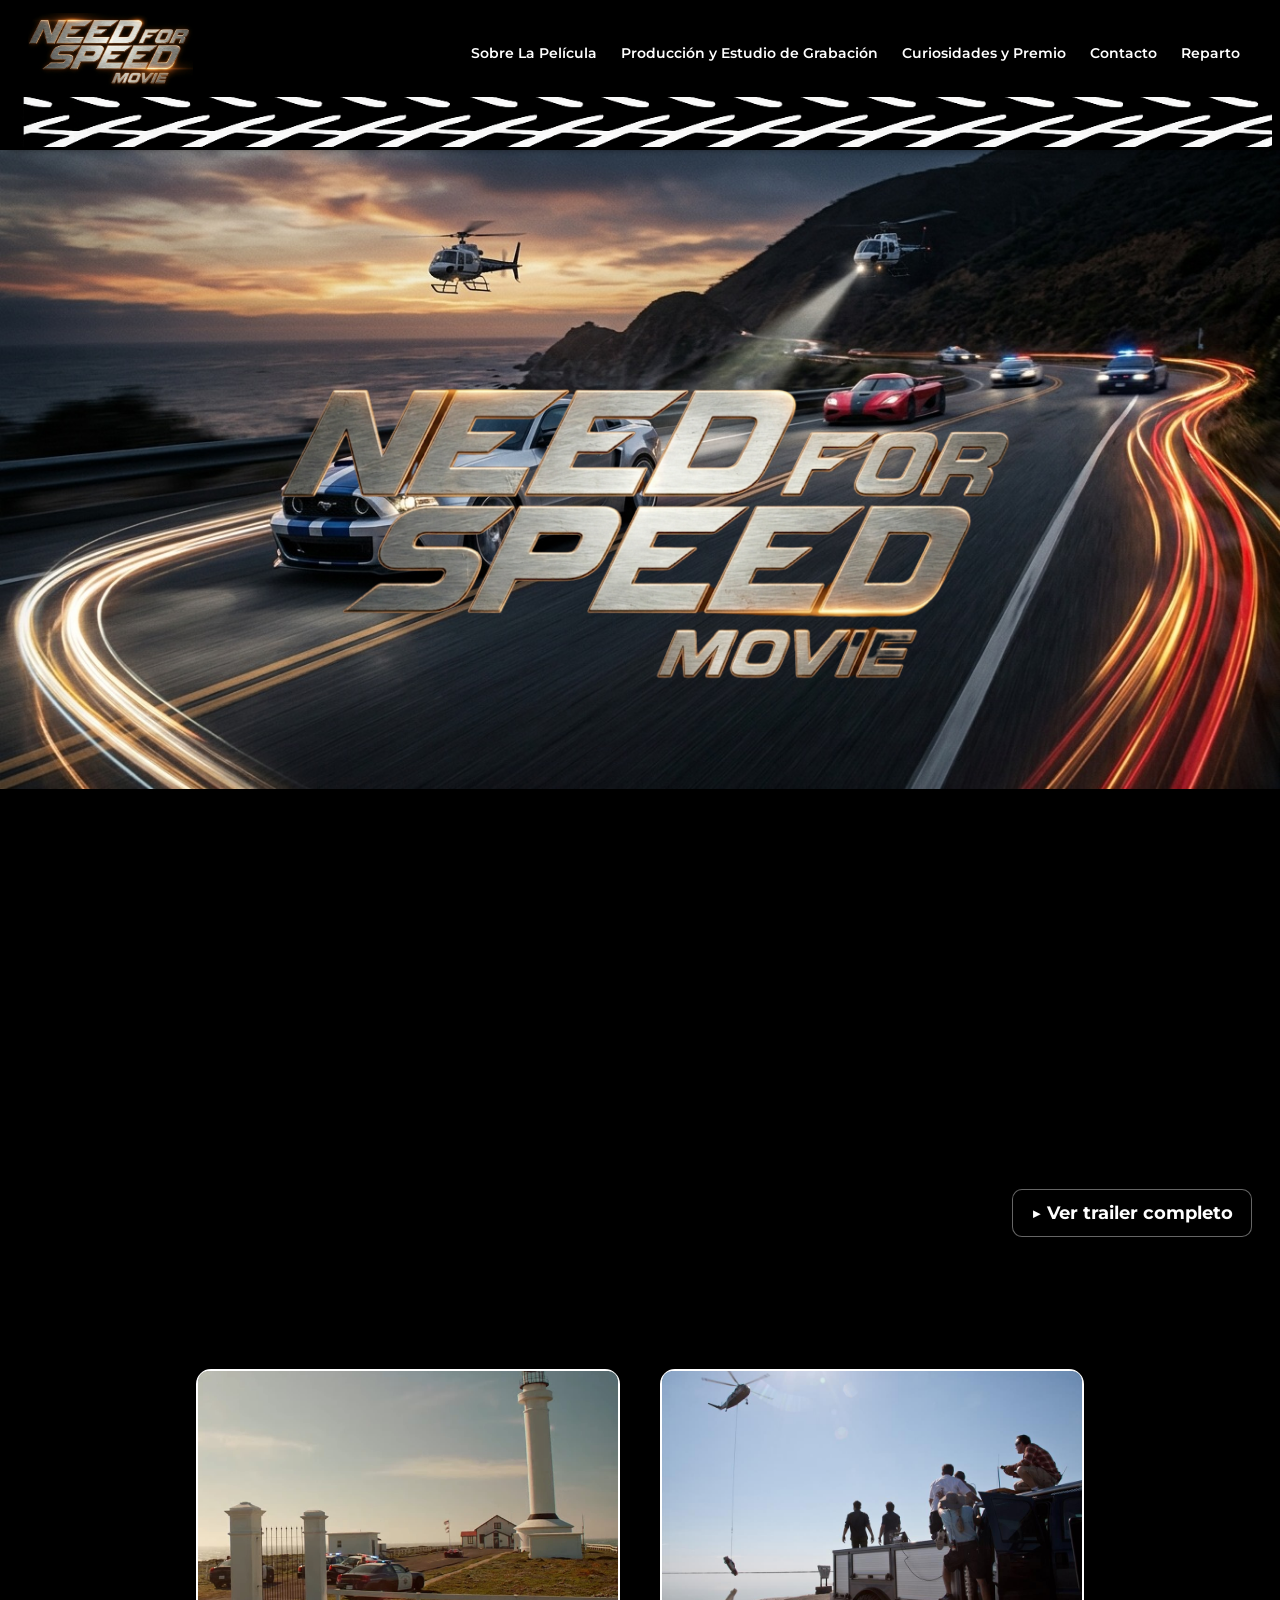
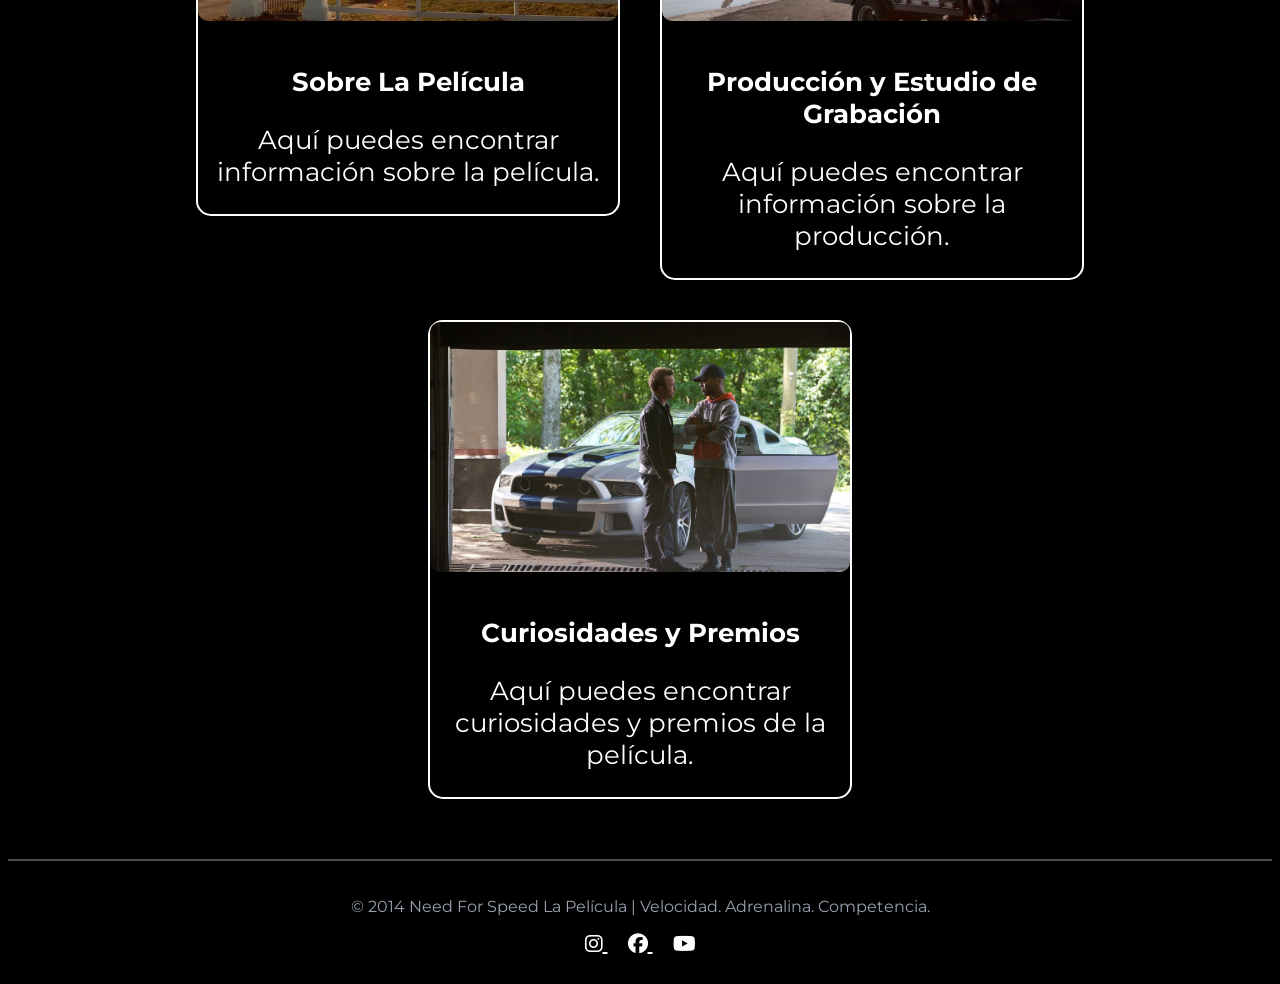
==== index.html @ e3beb578 "Need For Speed The Movie" ====
<!DOCTYPE html>
<html lang="es">
<head>
    <meta charset="UTF-8">
    <meta name="viewport" content="width=device-width, initial-scale=1.0">
    <link rel="stylesheet" href = "Styles/general.css">
    <link rel="stylesheet" href="https://cdnjs.cloudflare.com/ajax/libs/font-awesome/6.5.0/css/all.min.css">
    <title>🚗 Need For Speed La Pelicula</title>
</head>
<body>

<header class = "header-para-logo">
    <a href="/index.html">
    <img src = "images/image header/logo need for speed.png" alt = "Logo de Need For Speed" class = "logo">
</a>
    <nav>
        <ul>
            <li><a href="/sobre.html">Sobre La Película</a></li>
            <li><a href="/produccion.html">Producción y Estudio de Grabación</a></li>
            <li><a href="/curiosidades.html">Curiosidades y Premio</a></li>
            <li><a href="/contacto.html">Contacto</a></li>
            <li><a href="/reparto.html">Reparto</a></li>
        </ul>
       
    </nav>
    
</header>


 <img src = "images/image header/fondo_nav4.png" alt = "Fondo debajo de navegacion" class = "fondo_nav">
<main>
     
  <section class="logo-medio-pagina">
    <img src="images/image header/logo need for speed 2.png" 
         alt="Logo de Need For Speed" 
         class="logo-centro">
    
     
</section>

<div class="video-fondo">

  <video autoplay muted loop playsinline class="video-bg">
    <source src="videos/fondo2.mp4" type="video/mp4">
    Tu navegador no soporta videos HTML5.
  </video>

  <a href="trailer.html" class="trailer-link">
    ▶ Ver trailer completo
  </a>

  <section class="cards">

    <a href="/sobre.html" target="_self" class="card-link">
      <div class="card">
        <img src="images/image/localizacion2.jpg" alt="Imagen de Fondo 1" class="card-image">
        <h3 class="card-title">Sobre La Película</h3>
        <p class="card-text">Aquí puedes encontrar información sobre la película.</p>
      </div>
    </a>

    <a href="/produccion.html" target="_self" class="card-link">
      <div class="card">
        <img src="images/image/Produccion1.jpg" alt="Imagen de Fondo 2" class="card-image">
        <h3 class="card-title">Producción y Estudio de Grabación</h3>
        <p class="card-text">Aquí puedes encontrar información sobre la producción.</p>
      </div>
    </a>

    <a href="/curiosidades.html" target="_self" class="card-link">
      <div class="card">
        <img src="images/image/sinopsis5.jpg" alt="Imagen de Fondo 3" class="card-image">
        <h3 class="card-title">Curiosidades y Premios</h3>
        <p class="card-text">Aquí puedes encontrar curiosidades y premios de la película.</p>
      </div>
    </a>

  </section>

</div>
</main>


<footer>
   
  <p class = "parte_abajo"> © 2014 Need For Speed La Película | Velocidad. Adrenalina. Competencia.</p>

  <div class="redes">
    <a href="https://instagram.com" target="_blank">
      <i class="fab fa-instagram"></i>
    </a>

    <a href="https://facebook.com" target="_blank">
      <i class="fab fa-facebook"></i>
    </a>

    <a href="https://youtube.com" target="_blank">
      <i class="fab fa-youtube"></i>
    </a>
  </div>

</footer>

</body>
</html>
---- Styles/general.css ----
@import url('https://fonts.googleapis.com/css2?family=Montserrat:wght@100;300;400;500;700&display=swap');


body {
    background-image: url("/images/image/Need_For_Speed.jpg"); 
    background-size: contain;  
    background-repeat: no-repeat;
    background-position: center 150px;
    min-height: 100vh;
    font-family: 'Montserrat', sans-serif;
    font-weight: 400;
        background-color: black;

}

header {
    background-color: black;
      position: relative;
    z-index: 1000;
}

.header-para-logo {
    display: flex;
    align-items: center;
    justify-content: space-between;
    padding: 5px 20px;
    background-color: black;
}

.logo {
    height: 75px;
    transition: 0.3s;
    background-color: black;
}

.logo:hover {
    transform: scale(1.1);
}

nav {
    background-color: black;
}

ul {
    list-style: none;
    display: flex;
    justify-content: center;
    padding: 5px 0;
}

li {
    margin: 0;
}

nav a {
    text-decoration: none;
    color: white;
    padding: 8px 12px;
    font-size: 14px;
    font-family: 'Montserrat', sans-serif;
    transition: 0.3s;
    font-weight:600;
}


nav a:hover {
    color: skyblue;
}

.fondo_nav {
    display: block;
    width: 100%;
    height: 50px;
    object-fit: cover;
    filter: drop-shadow(0 0 5px black);
    background-color: black;
}


main {    
    text-align: center;
    margin-top: 0;
}


.titulo {
    font-size: 50px;
    color: white;
}

.logo-centro {
    width: 1000px;
    margin-bottom: 2px; 
}

.cards {
     display: flex;
    justify-content: center;
    gap: 40px;
    padding: 200px 20px 60px 20px; 
    flex-wrap: wrap;
    position: relative;
    z-index: 1;
    
}
.card {
    background: rgba(0, 0, 0, 0.65); /* negro con 65% de opacidad */

    backdrop-filter: blur(5px);

    border-radius: 15px;
    width: 420px;

    text-align: center;

    border: 2px solid white;

    box-shadow: 0 10px 25px rgba(0,0,0,0.4);
    transition: 0.3s;
}

.card:hover {
    transform: translateY(-10px);
     
}

.card-image {
 width: 100%;
    height: 250px; 
    object-fit: cover; 
    border-radius: 10px;
    margin-bottom: 15px;
    
}
.card-text{
    font-size: 26px;
    color: white;
}

.card-title {
    font-size: 26px;
    color: white;
     
}
.card-p {
    font-size: 14px;
    color: white;
    
}

footer {
    background-color: black;
    color: white;
    text-align: center;
    padding: 20px;
    border-top: 2px solid rgba(255,255,255,0.3);
}

.redes {
    margin-top: 10px;
}

.redes a {
    color: white;
    margin: 0 10px;
    font-size: 20px;
    transition: 0.3s;
}

.redes a:hover {
    color: skyblue;
    transform: scale(1.2);
}

.card-link {
    text-decoration: none;
    color: inherit; 
}
.logo-medio-pagina {
  display: flex;
    flex-direction: column;
    align-items: center;
    justify-content: center;
    min-height: 90vh;
    padding-top: 20px;
    transform: translateY(-150px);
      position: relative;
    z-index: 1;
}

.parte_abajo {
    color: #99a1af;
}

.video-fondo{
    position: relative;
    overflow: hidden;
    min-height: 100vh;
}

.video-bg{
    position: absolute;
    top: 0;
    left: 0;
    width: 100%;
    height: 90%;
    object-fit: cover;
    z-index: -1;
}

.trailer-link{
    position: absolute;
    top: 20px;
    right: 20px;

    z-index: 10;

    color: white;
    text-decoration: none;
    font-size: 18px;
    font-weight: bold;

    background: rgba(0,0,0,0.6);
    padding: 12px 18px;
    border-radius: 10px;

    border: 1px solid rgba(255,255,255,0.4);

    transition: all 0.3s ease;
}

.trailer-link:hover{
    color: skyblue;
    background: rgba(0,0,0,0.8);
    transform: scale(1.05);
}
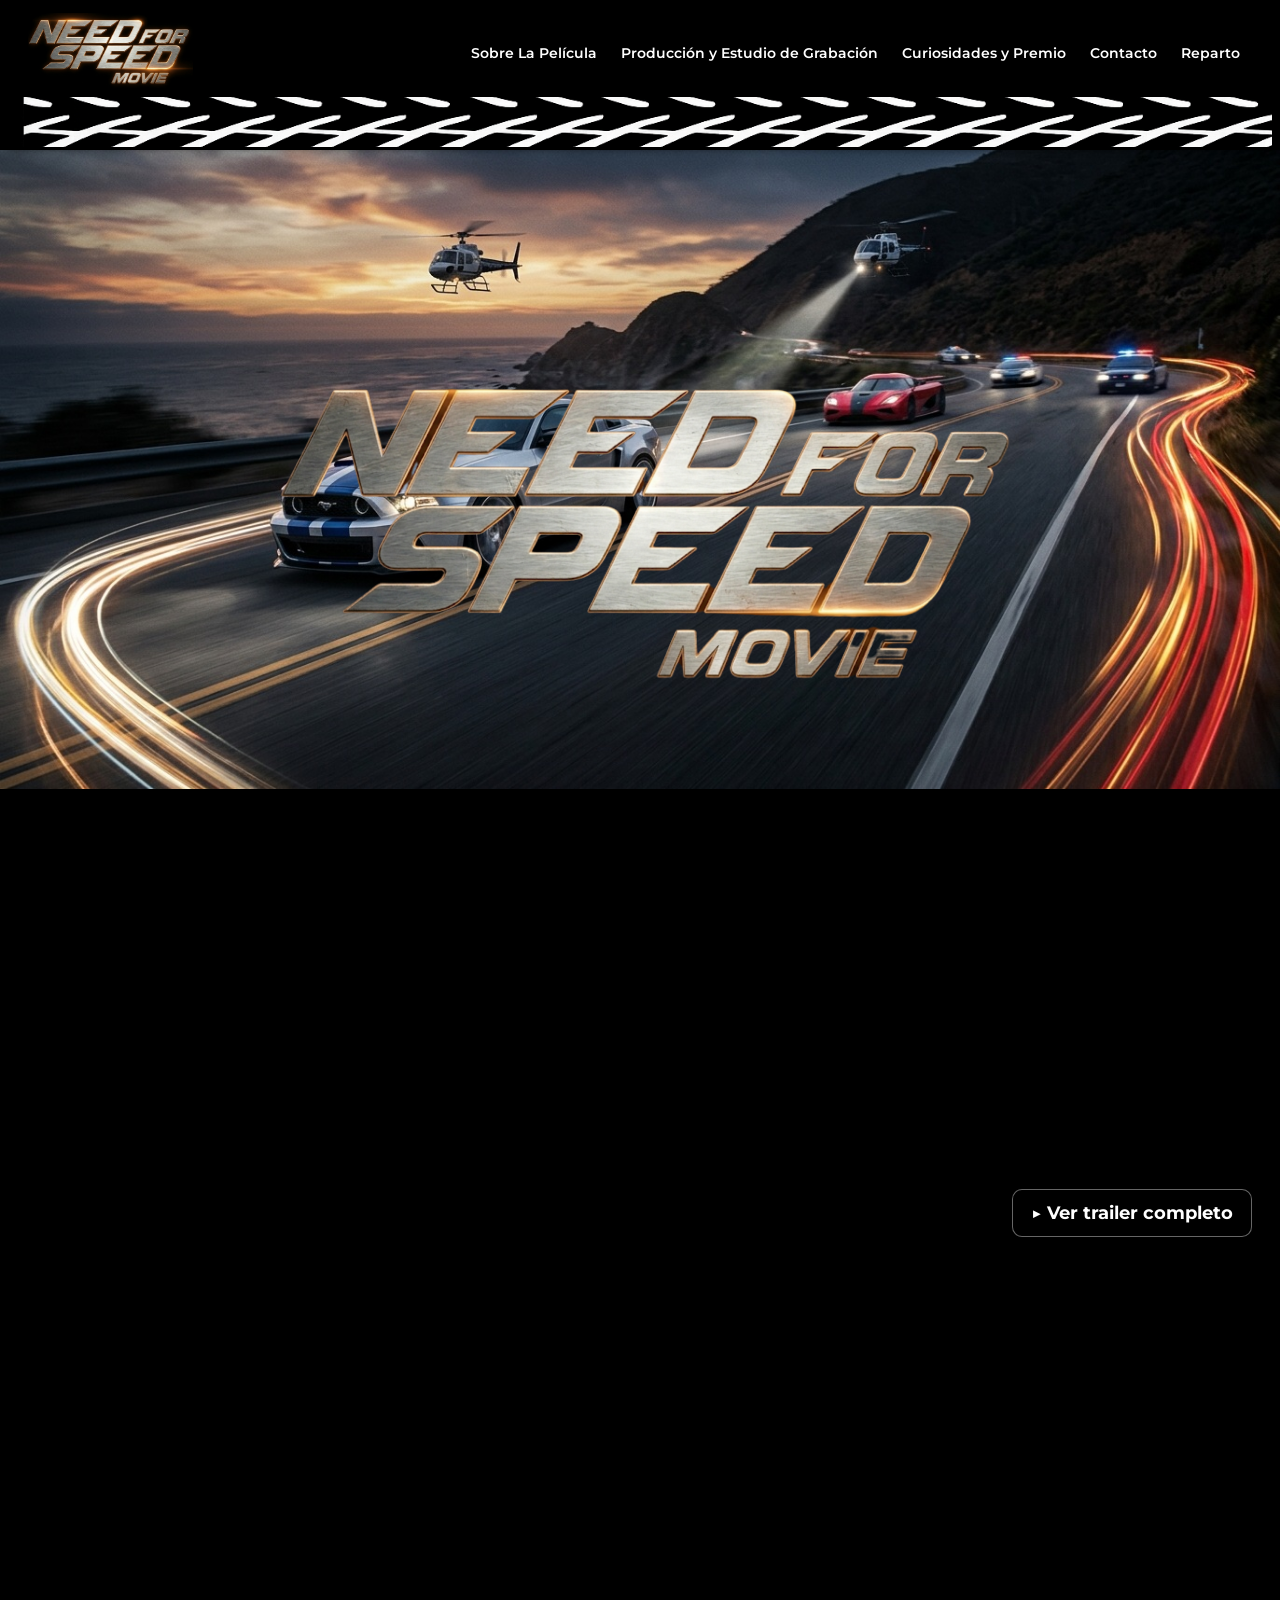
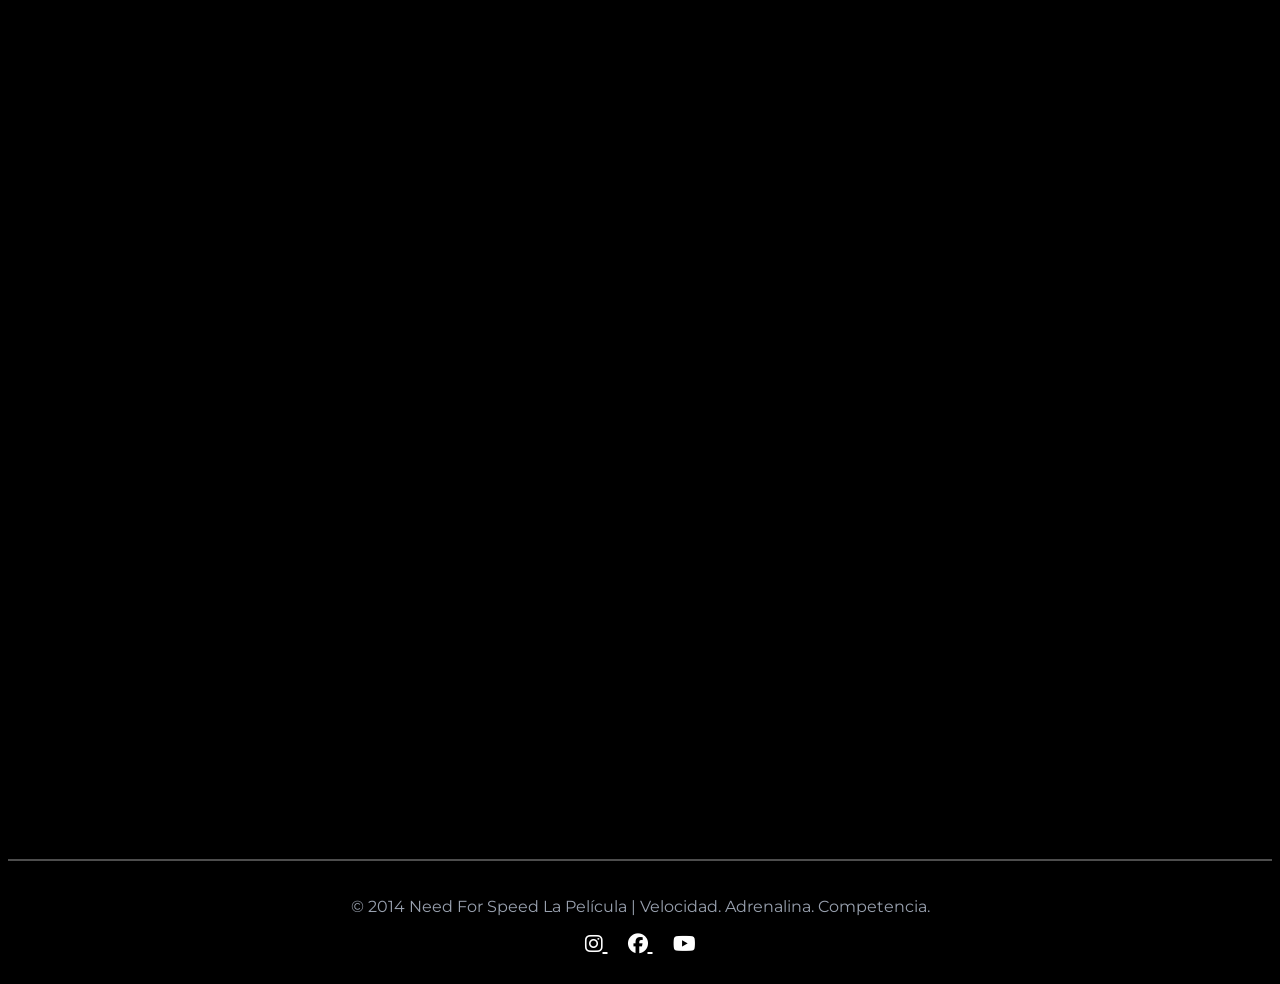
==== commit 7e3f90e4: "Merge branch 'main' of https://github.com/MaxiVeglia/Need-For-Speed-The-Movie-Web" ====
--- a/index.html
+++ b/index.html
@@ -10,16 +10,16 @@
 <body>
 
 <header class = "header-para-logo">
-    <a href="/index.html">
+    <a href="index.html">
     <img src = "images/image header/logo need for speed.png" alt = "Logo de Need For Speed" class = "logo">
 </a>
     <nav>
         <ul>
-            <li><a href="/sobre.html">Sobre La Película</a></li>
-            <li><a href="/produccion.html">Producción y Estudio de Grabación</a></li>
-            <li><a href="/curiosidades.html">Curiosidades y Premio</a></li>
-            <li><a href="/contacto.html">Contacto</a></li>
-            <li><a href="/reparto.html">Reparto</a></li>
+            <li><a href="sobre.html">Sobre La Película</a></li>
+            <li><a href="produccion.html">Producción y Estudio de Grabación</a></li>
+            <li><a href="curiosidades.html">Curiosidades y Premio</a></li>
+            <li><a href="contacto.html">Contacto</a></li>
+            <li><a href="reparto.html">Reparto</a></li>
         </ul>
        
     </nav>
@@ -51,7 +51,7 @@
 
   <section class="cards">
 
-    <a href="/sobre.html" target="_self" class="card-link">
+    <a href="sobre.html" target="_self" class="card-link">
       <div class="card">
         <img src="images/image/localizacion2.jpg" alt="Imagen de Fondo 1" class="card-image">
         <h3 class="card-title">Sobre La Película</h3>
@@ -59,7 +59,7 @@
       </div>
     </a>
 
-    <a href="/produccion.html" target="_self" class="card-link">
+    <a href="produccion.html" target="_self" class="card-link">
       <div class="card">
         <img src="images/image/Produccion1.jpg" alt="Imagen de Fondo 2" class="card-image">
         <h3 class="card-title">Producción y Estudio de Grabación</h3>
@@ -67,7 +67,7 @@
       </div>
     </a>
 
-    <a href="/curiosidades.html" target="_self" class="card-link">
+    <a href="curiosidades.html" target="_self" class="card-link">
       <div class="card">
         <img src="images/image/sinopsis5.jpg" alt="Imagen de Fondo 3" class="card-image">
         <h3 class="card-title">Curiosidades y Premios</h3>
@@ -102,4 +102,4 @@
 </footer>
 
 </body>
-</html>+</html>
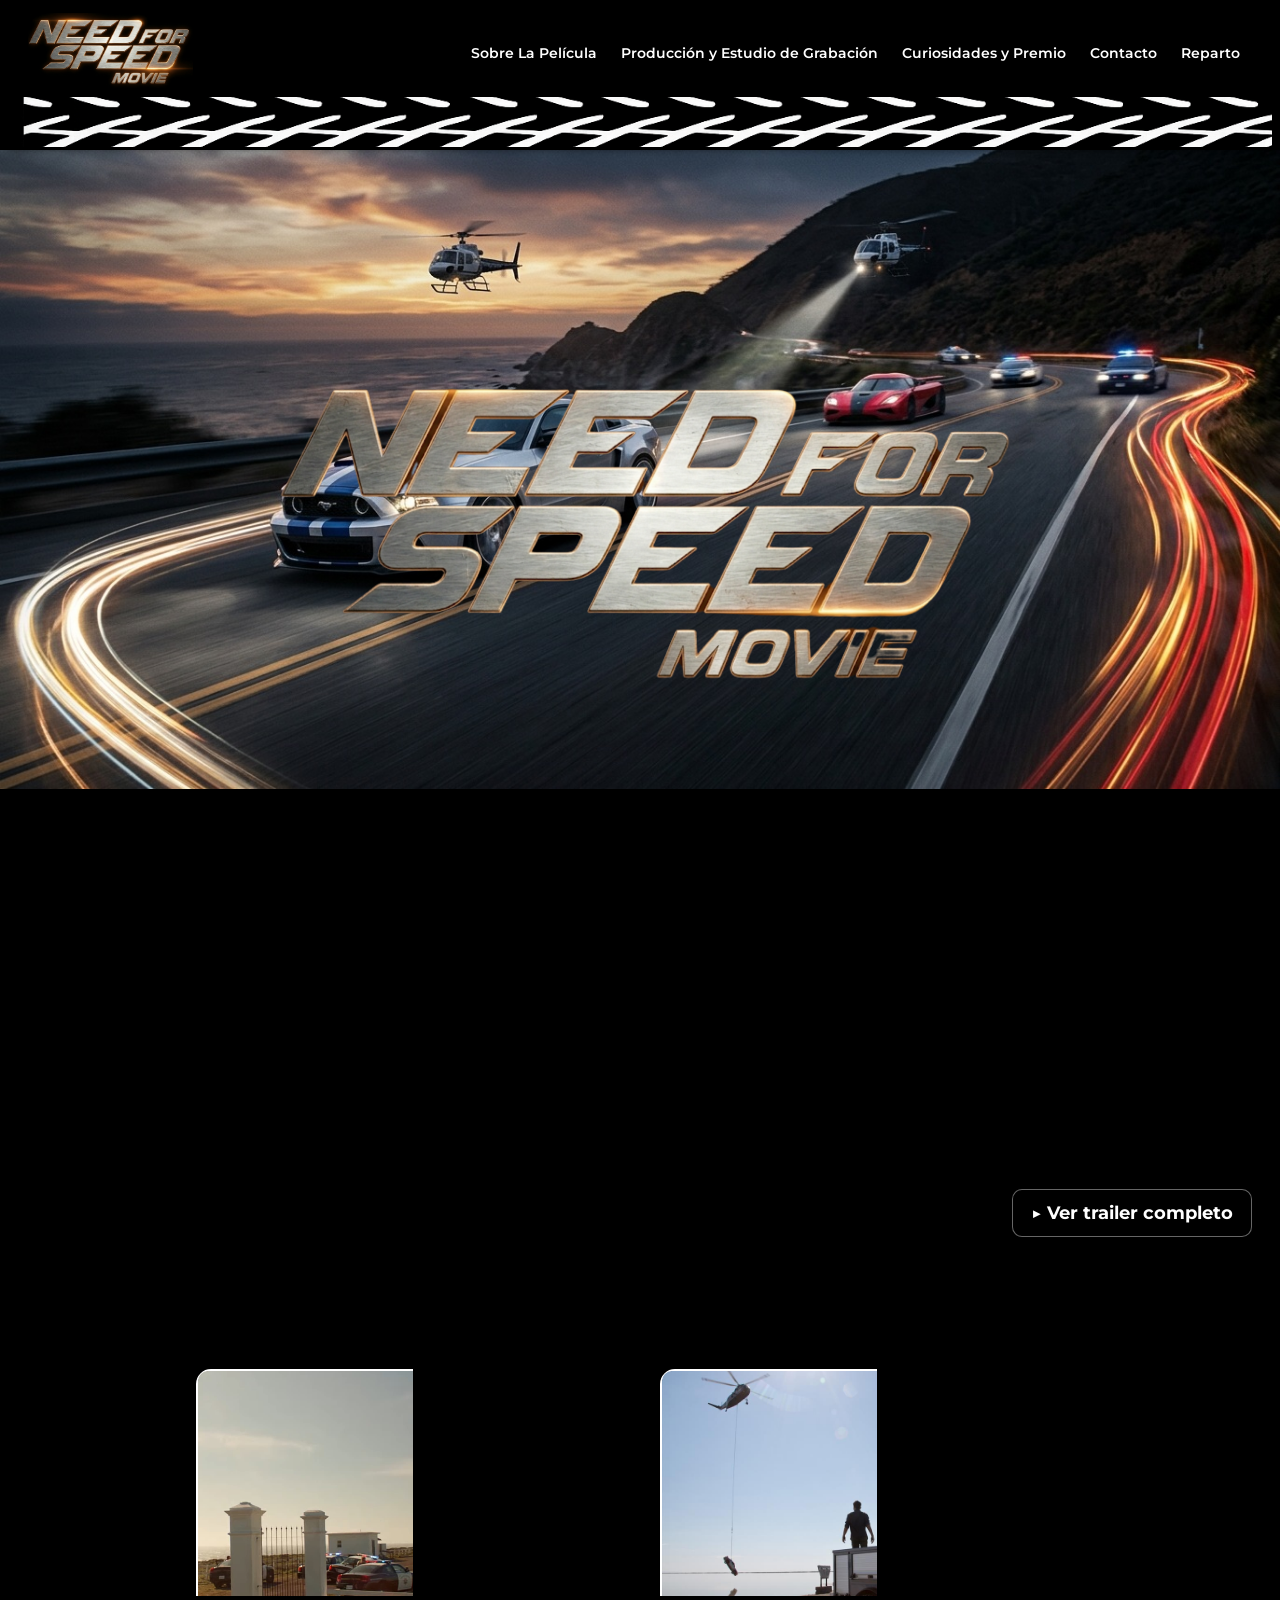
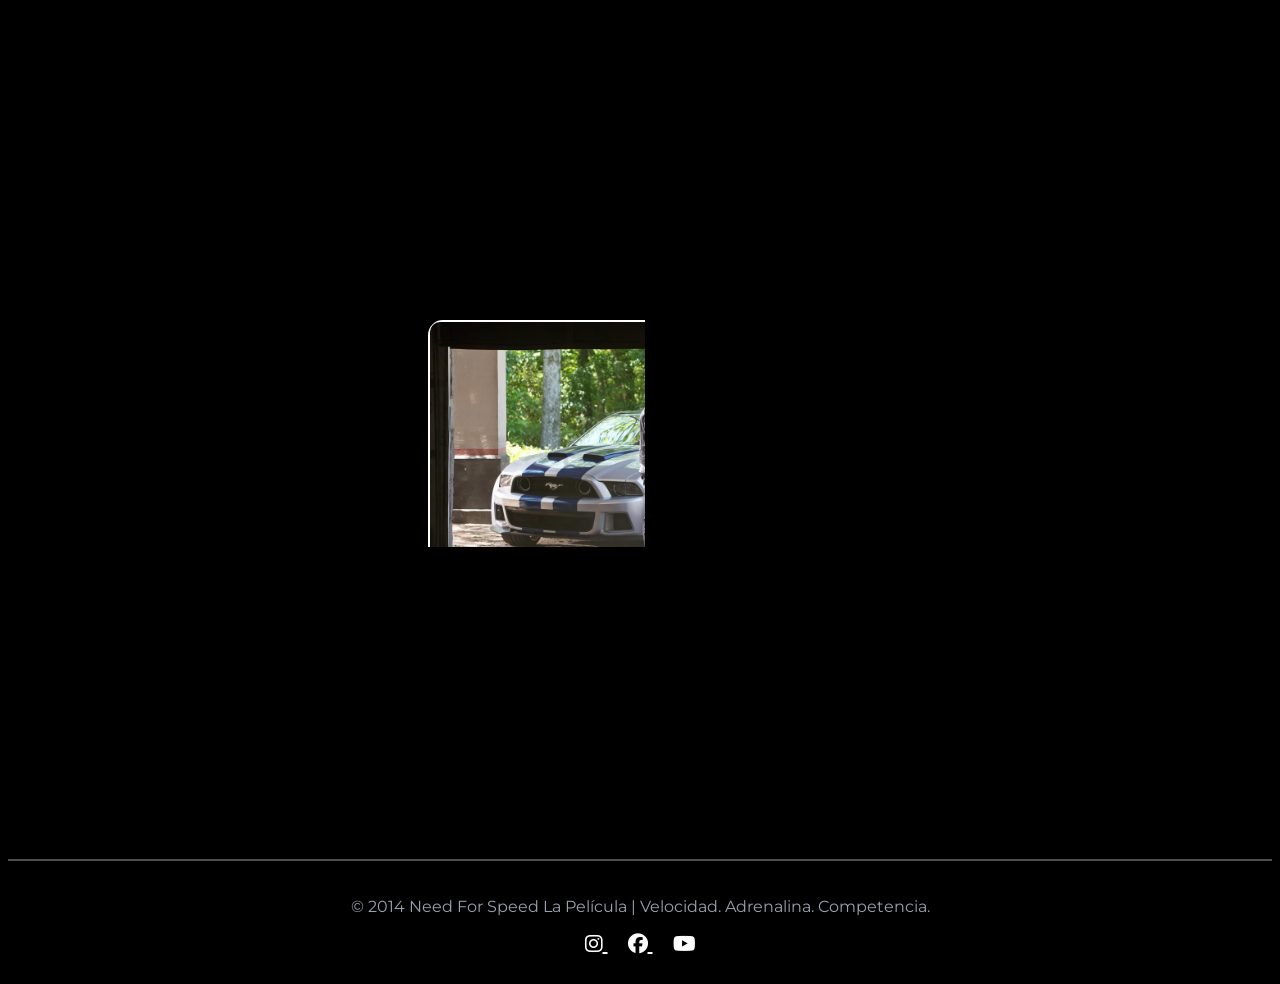
==== commit fa86e3a8: "Mañana seguimos ." ====
--- a/index.html
+++ b/index.html
@@ -3,17 +3,42 @@
 <head>
     <meta charset="UTF-8">
     <meta name="viewport" content="width=device-width, initial-scale=1.0">
-    <link rel="stylesheet" href = "Styles/general.css">
+
+    
+<link rel="icon" href="favicon.ico?v=2" type="image/x-icon">
+    <link rel="stylesheet" href="Styles/general.css">
     <link rel="stylesheet" href="https://cdnjs.cloudflare.com/ajax/libs/font-awesome/6.5.0/css/all.min.css">
-    <title>🚗 Need For Speed La Pelicula</title>
+
+    <title>Need For Speed La Pelicula</title>
 </head>
 <body>
 
-<header class = "header-para-logo">
+<header class="header-para-logo">
+
     <a href="index.html">
-    <img src = "images/image header/logo need for speed.png" alt = "Logo de Need For Speed" class = "logo">
-</a>
+        <img src="images/image header/logo need for speed.png"
+             alt="Logo de Need For Speed"
+             class="logo">
+    </a>
+
+    <!-- Checkbox oculto -->
+    <input type="checkbox" id="menu">
+
+   
+    <label for="menu" class="menu-toggle">
+        <i class="fas fa-bars"></i>
+    </label>
+
+   
+    <label for="menu" class="overlay"></label>
+
     <nav>
+
+      
+        <label for="menu" class="cerrar-menu">
+            <i class="fas fa-times"></i>
+        </label>
+
         <ul>
             <li><a href="sobre.html">Sobre La Película</a></li>
             <li><a href="produccion.html">Producción y Estudio de Grabación</a></li>
@@ -21,85 +46,103 @@
             <li><a href="contacto.html">Contacto</a></li>
             <li><a href="reparto.html">Reparto</a></li>
         </ul>
-       
+
     </nav>
-    
 </header>
 
+<img src="images/image header/fondo_nav4.png"
+     alt="Fondo debajo de navegacion"
+     class="fondo_nav">
 
- <img src = "images/image header/fondo_nav4.png" alt = "Fondo debajo de navegacion" class = "fondo_nav">
 <main>
-     
-  <section class="logo-medio-pagina">
-    <img src="images/image header/logo need for speed 2.png" 
-         alt="Logo de Need For Speed" 
-         class="logo-centro">
-    
-     
-</section>
 
-<div class="video-fondo">
+    <section class="logo-medio-pagina">
+        <img src="images/image header/logo need for speed 2.png"
+             alt="Logo de Need For Speed"
+             class="logo-centro">
+    </section>
 
-  <video autoplay muted loop playsinline class="video-bg">
-    <source src="videos/fondo2.mp4" type="video/mp4">
-    Tu navegador no soporta videos HTML5.
-  </video>
+    <div class="video-fondo">
 
-  <a href="trailer.html" class="trailer-link">
-    ▶ Ver trailer completo
-  </a>
+        <video autoplay muted loop playsinline class="video-bg">
+            <source src="videos/fondo2.mp4" type="video/mp4">
+            Tu navegador no soporta videos HTML5.
+        </video>
 
-  <section class="cards">
+        <a href="trailer.html" class="trailer-link">
+            ▶ Ver trailer completo
+        </a>
 
-    <a href="sobre.html" target="_self" class="card-link">
-      <div class="card">
-        <img src="images/image/localizacion2.jpg" alt="Imagen de Fondo 1" class="card-image">
-        <h3 class="card-title">Sobre La Película</h3>
-        <p class="card-text">Aquí puedes encontrar información sobre la película.</p>
-      </div>
-    </a>
+        <section class="cards">
 
-    <a href="produccion.html" target="_self" class="card-link">
-      <div class="card">
-        <img src="images/image/Produccion1.jpg" alt="Imagen de Fondo 2" class="card-image">
-        <h3 class="card-title">Producción y Estudio de Grabación</h3>
-        <p class="card-text">Aquí puedes encontrar información sobre la producción.</p>
-      </div>
-    </a>
+            <a href="sobre.html" target="_self" class="card-link">
+                <div class="card">
+                    <img src="images/image/localizacion2.jpg"
+                         alt="Imagen de Fondo 1"
+                         class="card-image">
+                    <h3 class="card-title">Sobre La Película</h3>
+                    <p class="card-text">
+                        Aquí puedes encontrar información sobre la película.
+                    </p>
+                </div>
+            </a>
 
-    <a href="curiosidades.html" target="_self" class="card-link">
-      <div class="card">
-        <img src="images/image/sinopsis5.jpg" alt="Imagen de Fondo 3" class="card-image">
-        <h3 class="card-title">Curiosidades y Premios</h3>
-        <p class="card-text">Aquí puedes encontrar curiosidades y premios de la película.</p>
-      </div>
-    </a>
+            <a href="produccion.html" target="_self" class="card-link">
+                <div class="card">
+                    <img src="images/image/Produccion1.jpg"
+                         alt="Imagen de Fondo 2"
+                         class="card-image">
+                    <h3 class="card-title">
+                        Producción y Estudio de Grabación
+                    </h3>
+                    <p class="card-text">
+                        Aquí puedes encontrar información sobre la producción.
+                    </p>
+                </div>
+            </a>
 
-  </section>
+            <a href="curiosidades.html" target="_self" class="card-link">
+                <div class="card">
+                    <img src="images/image/sinopsis5.jpg"
+                         alt="Imagen de Fondo 3"
+                         class="card-image">
+                    <h3 class="card-title">Curiosidades y Premios</h3>
+                    <p class="card-text">
+                        Aquí puedes encontrar curiosidades y premios de la película.
+                    </p>
+                </div>
+            </a>
 
-</div>
+        </section>
+
+    </div>
+
 </main>
 
+<footer>
 
-<footer>
-   
-  <p class = "parte_abajo"> © 2014 Need For Speed La Película | Velocidad. Adrenalina. Competencia.</p>
+    <p class="parte_abajo">
+        © 2014 Need For Speed La Película | Velocidad. Adrenalina. Competencia.
+    </p>
 
-  <div class="redes">
-    <a href="https://instagram.com" target="_blank">
-      <i class="fab fa-instagram"></i>
-    </a>
+    <div class="redes">
 
-    <a href="https://facebook.com" target="_blank">
-      <i class="fab fa-facebook"></i>
-    </a>
+        <a href="https://instagram.com" target="_blank">
+            <i class="fab fa-instagram"></i>
+        </a>
 
-    <a href="https://youtube.com" target="_blank">
-      <i class="fab fa-youtube"></i>
-    </a>
-  </div>
+        <a href="https://facebook.com" target="_blank">
+            <i class="fab fa-facebook"></i>
+        </a>
+
+        <a href="https://youtube.com" target="_blank">
+            <i class="fab fa-youtube"></i>
+        </a>
+
+    </div>
 
 </footer>
 
+
 </body>
-</html>
+</html>
--- a/Styles/general.css
+++ b/Styles/general.css
@@ -17,6 +17,15 @@
     background-color: black;
       position: relative;
     z-index: 1000;
+}
+
+.menu-toggle{
+    display: none;
+    background: none;
+    border: none;
+    color: white;
+    font-size: 30px;
+    cursor: pointer;
 }
 
 .header-para-logo {
@@ -233,4 +242,176 @@
     color: skyblue;
     background: rgba(0,0,0,0.8);
     transform: scale(1.05);
+}
+
+#menu{
+    display:none;
+}
+
+.overlay{
+    display:none;
+}
+
+.cerrar-menu{
+    display:none;
+}
+
+@media (max-width: 768px) {
+
+    body{
+        background-size: cover;
+        background-position: center;        
+    background-image: url("/images/image/Need_For_Speed.jpg");   
+ 
+
+
+    }
+
+    .header-para-logo{
+        display: flex;
+        justify-content: space-between;
+        align-items: center;
+        padding: 10px 20px;
+    }
+
+    .logo{
+        height: 60px;
+    }
+
+    .menu-toggle{
+        display: block;
+        color: white;
+        font-size: 30px;
+        cursor: pointer;
+        z-index: 1002;
+    }
+
+    
+
+    nav{
+        position: fixed;
+        top: 0;
+        right: -280px;
+        width: 280px;
+        height: 100vh;
+        background: #111;
+        transition: .35s;
+        z-index: 1001;
+        padding-top: 70px;
+    }
+
+    /* Cuando el checkbox está marcado */
+
+    #menu:checked ~ nav{
+        right: 0;
+    }
+
+    /* Fondo oscuro */
+
+    .overlay{
+        position: fixed;
+        inset: 0;
+        background: rgba(0,0,0,.6);
+        opacity: 0;
+        visibility: hidden;
+        transition: .35s;
+        z-index: 1000;
+    }
+
+    #menu:checked ~ .overlay{
+        opacity: 1;
+        visibility: visible;
+    }
+
+    /* Botón cerrar */
+
+    .cerrar-menu{
+        display: block;
+        position: absolute;
+        top: 20px;
+        right: 20px;
+        color: white;
+        font-size: 30px;
+        cursor: pointer;
+    }
+
+    nav ul{
+        display: flex;
+        flex-direction: column;
+        margin: 0;
+        padding: 0;
+        list-style: none;
+    }
+
+    nav li{
+        width: 100%;
+    }
+
+    nav a{
+        display: block;
+        color: white;
+        padding: 18px 25px;
+        text-decoration: none;
+        border-bottom: 1px solid rgba(255,255,255,.15);
+        text-align: left;
+    }
+
+    nav a:hover{
+        background: white;
+    }
+
+    .logo-centro{
+        width: 90%;
+    }
+
+    .logo-medio-pagina{
+        transform: none;
+        min-height: auto;
+        padding: 40px 20px;
+    }
+
+    .titulo{
+        font-size: 32px;
+    }
+
+    .cards{
+        display: flex;
+        flex-direction: column;
+        align-items: center;
+        gap: 20px;
+        padding: 50px 20px;
+    }
+
+    .card{
+        width: 90%;
+        max-width: 350px;
+    }
+
+    .card-image{
+        height: 200px;
+    }
+
+    .card-title{
+        font-size: 22px;
+    }
+
+    .card-text{
+        font-size: 18px;
+    }
+
+    .video-fondo{
+        min-height: auto;
+    }
+
+    .video-bg{
+        height: 100%;
+    }
+
+    .trailer-link{
+        position: static;
+        display: inline-block;
+        margin: 20px auto;
+        font-size: 16px;
+    }
+
 }
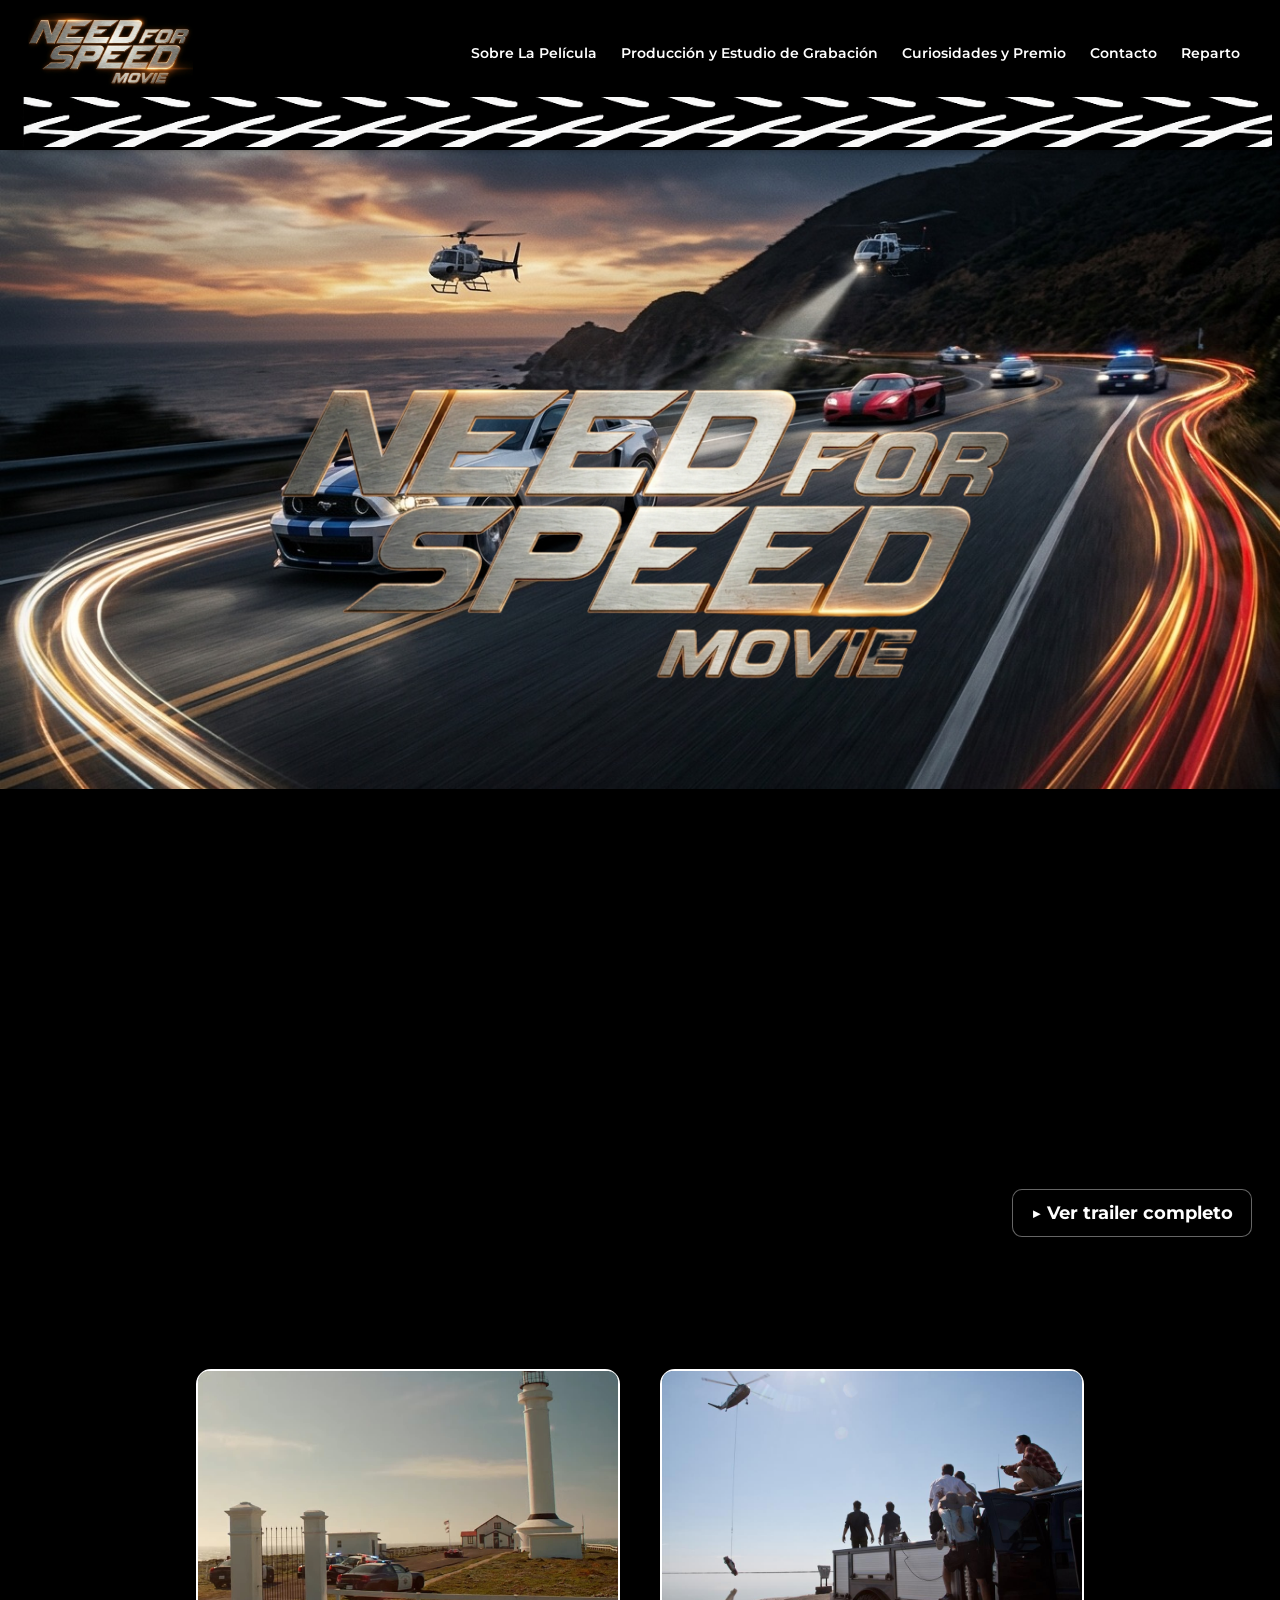
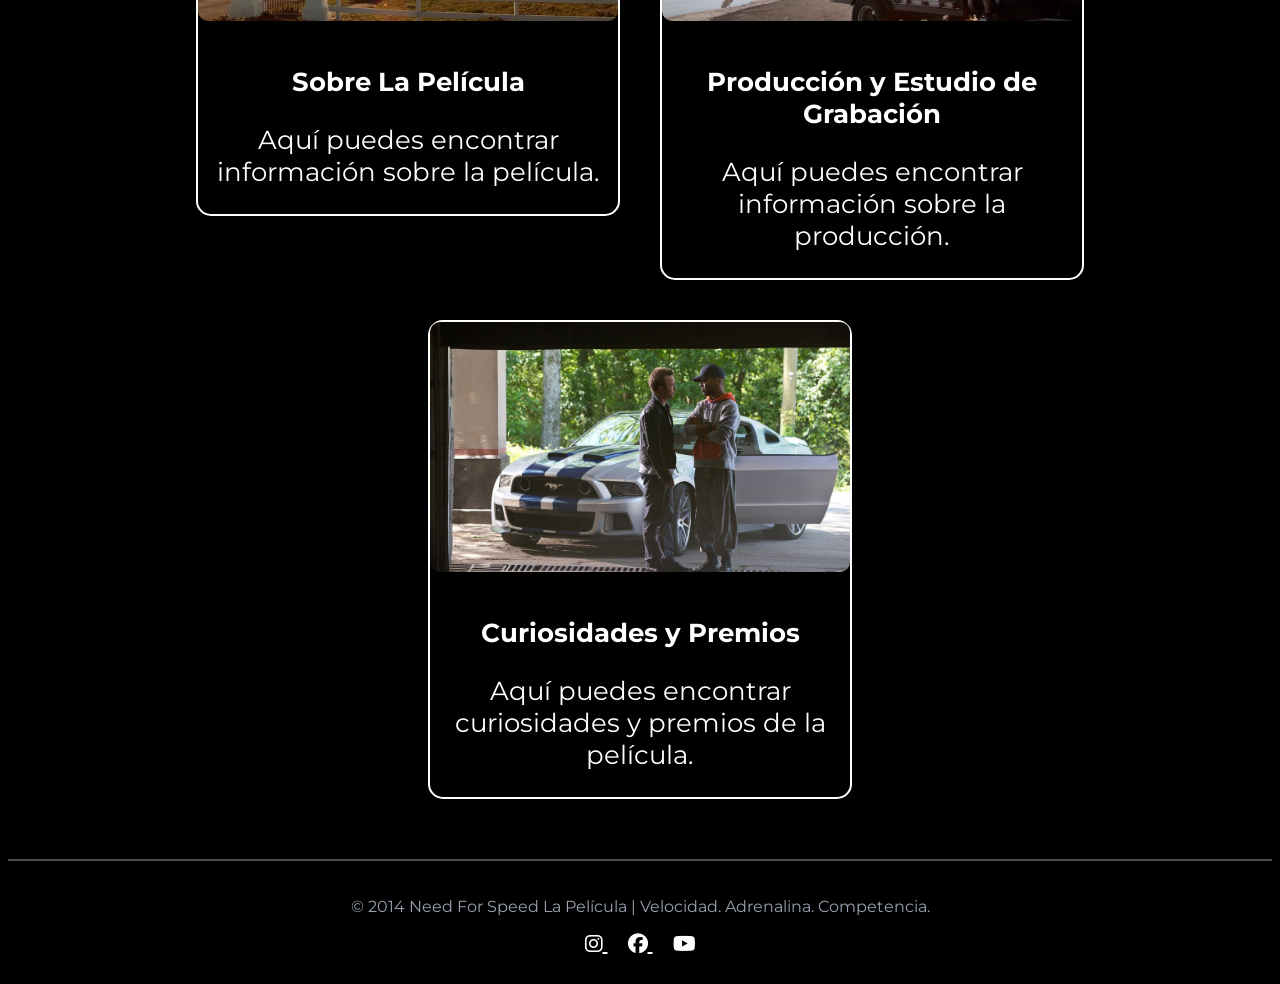
==== commit 86aa7501: "Utlimos Cambios Aqui dejo estos ultimos cambios para el examen final." ====
--- a/index.html
+++ b/index.html
@@ -21,15 +21,11 @@
              class="logo">
     </a>
 
-    <!-- Checkbox oculto -->
-    <input type="checkbox" id="menu">
-
-   
+    <input type="checkbox" id="menu">   
     <label for="menu" class="menu-toggle">
         <i class="fas fa-bars"></i>
     </label>
-
-   
+       
     <label for="menu" class="overlay"></label>
 
     <nav>
--- a/Styles/general.css
+++ b/Styles/general.css
@@ -1,5 +1,4 @@
 @import url('https://fonts.googleapis.com/css2?family=Montserrat:wght@100;300;400;500;700&display=swap');
-
 
 body {
     background-image: url("/images/image/Need_For_Speed.jpg"); 
@@ -9,8 +8,7 @@
     min-height: 100vh;
     font-family: 'Montserrat', sans-serif;
     font-weight: 400;
-        background-color: black;
-
+    background-color: black;
 }
 
 header {
@@ -50,14 +48,15 @@
     background-color: black;
 }
 
-ul {
+nav ul {
     list-style: none;
     display: flex;
     justify-content: center;
     padding: 5px 0;
-}
-
-li {
+    margin: 0;
+}
+
+nav li {
     margin: 0;
 }
 
@@ -85,12 +84,10 @@
     background-color: black;
 }
 
-
 main {    
     text-align: center;
     margin-top: 0;
 }
-
 
 .titulo {
     font-size: 50px;
@@ -221,20 +218,15 @@
     position: absolute;
     top: 20px;
     right: 20px;
-
     z-index: 10;
-
     color: white;
     text-decoration: none;
     font-size: 18px;
     font-weight: bold;
-
     background: rgba(0,0,0,0.6);
     padding: 12px 18px;
     border-radius: 10px;
-
     border: 1px solid rgba(255,255,255,0.4);
-
     transition: all 0.3s ease;
 }
 
@@ -256,17 +248,7 @@
     display:none;
 }
 
-@media (max-width: 768px) {
-
-    body{
-        background-size: cover;
-        background-position: center;        
-    background-image: url("/images/image/Need_For_Speed.jpg");   
- 
-
-
-    }
-
+@media (max-width: 1024px) {
     .header-para-logo{
         display: flex;
         justify-content: space-between;
@@ -279,15 +261,30 @@
     }
 
     .menu-toggle{
-        display: block;
-        color: white;
-        font-size: 30px;
-        cursor: pointer;
-        z-index: 1002;
-    }
-
-    
-
+       display:block !important;
+    position:fixed;
+    top:20px;
+    right:20px;
+    color:white;
+    font-size:32px;
+    cursor:pointer;
+    z-index:1002;
+}
+
+.cerrar-menu{
+    position: absolute;
+    top: 20px;
+    left: 20px;      
+    font-size: 30px;
+    color: white;
+    cursor: pointer;
+    display: none;
+}
+
+
+#menu:checked ~ nav .cerrar-menu{
+    display: block;
+}
     nav{
         position: fixed;
         top: 0;
@@ -300,13 +297,11 @@
         padding-top: 70px;
     }
 
-    /* Cuando el checkbox está marcado */
 
     #menu:checked ~ nav{
         right: 0;
     }
 
-    /* Fondo oscuro */
 
     .overlay{
         position: fixed;
@@ -323,7 +318,7 @@
         visibility: visible;
     }
 
-    /* Botón cerrar */
+    
 
     .cerrar-menu{
         display: block;
@@ -365,10 +360,13 @@
     }
 
     .logo-medio-pagina{
-        transform: none;
-        min-height: auto;
-        padding: 40px 20px;
-    }
+    transform: none;
+    min-height: 75vh;
+    display: flex;
+    align-items: center;
+    justify-content: center;
+    padding: 0 20px;
+}
 
     .titulo{
         font-size: 32px;
@@ -399,13 +397,19 @@
         font-size: 18px;
     }
 
-    .video-fondo{
-        min-height: auto;
-    }
-
-    .video-bg{
-        height: 100%;
-    }
+   .video-fondo{
+    position: relative;
+    min-height: 500px;
+    overflow: hidden;
+}
+
+.video-bg{
+    position: absolute;
+    inset: 0;
+    width: 100%;
+    height: 100%;
+    object-fit: cover;
+}
 
     .trailer-link{
         position: static;
@@ -414,4 +418,56 @@
         font-size: 16px;
     }
 
-}+}
+
+@media (max-width: 480px) {
+  .logo-medio-pagina{
+  background-image: url("../images/image/imagen3333.jpeg");
+background-repeat: no-repeat;
+background-size: cover;
+background-position: center center;
+
+display: flex;
+justify-content: center;
+align-items: center;
+}
+.logo-centro{
+    width: 90%;
+    max-width: 320px;
+    z-index: 2;
+}
+body{
+    background:black;
+}
+    .titulo{
+        font-size: 24px;
+    }
+
+    .card{
+        width: 100%;
+        max-width: none;
+    }
+
+    .card-image{
+        height: 150px;
+    }
+
+    .card-title{
+        font-size: 20px;
+    }
+
+    .card-text{
+        font-size: 16px;
+    }
+    .trailer-link{
+        font-size: 14px;
+        padding: 10px 15px;
+    }
+    body{
+        background-size: cover;
+        background-position: center;
+}
+.video-bg{
+    height: 100%;
+}
+} 
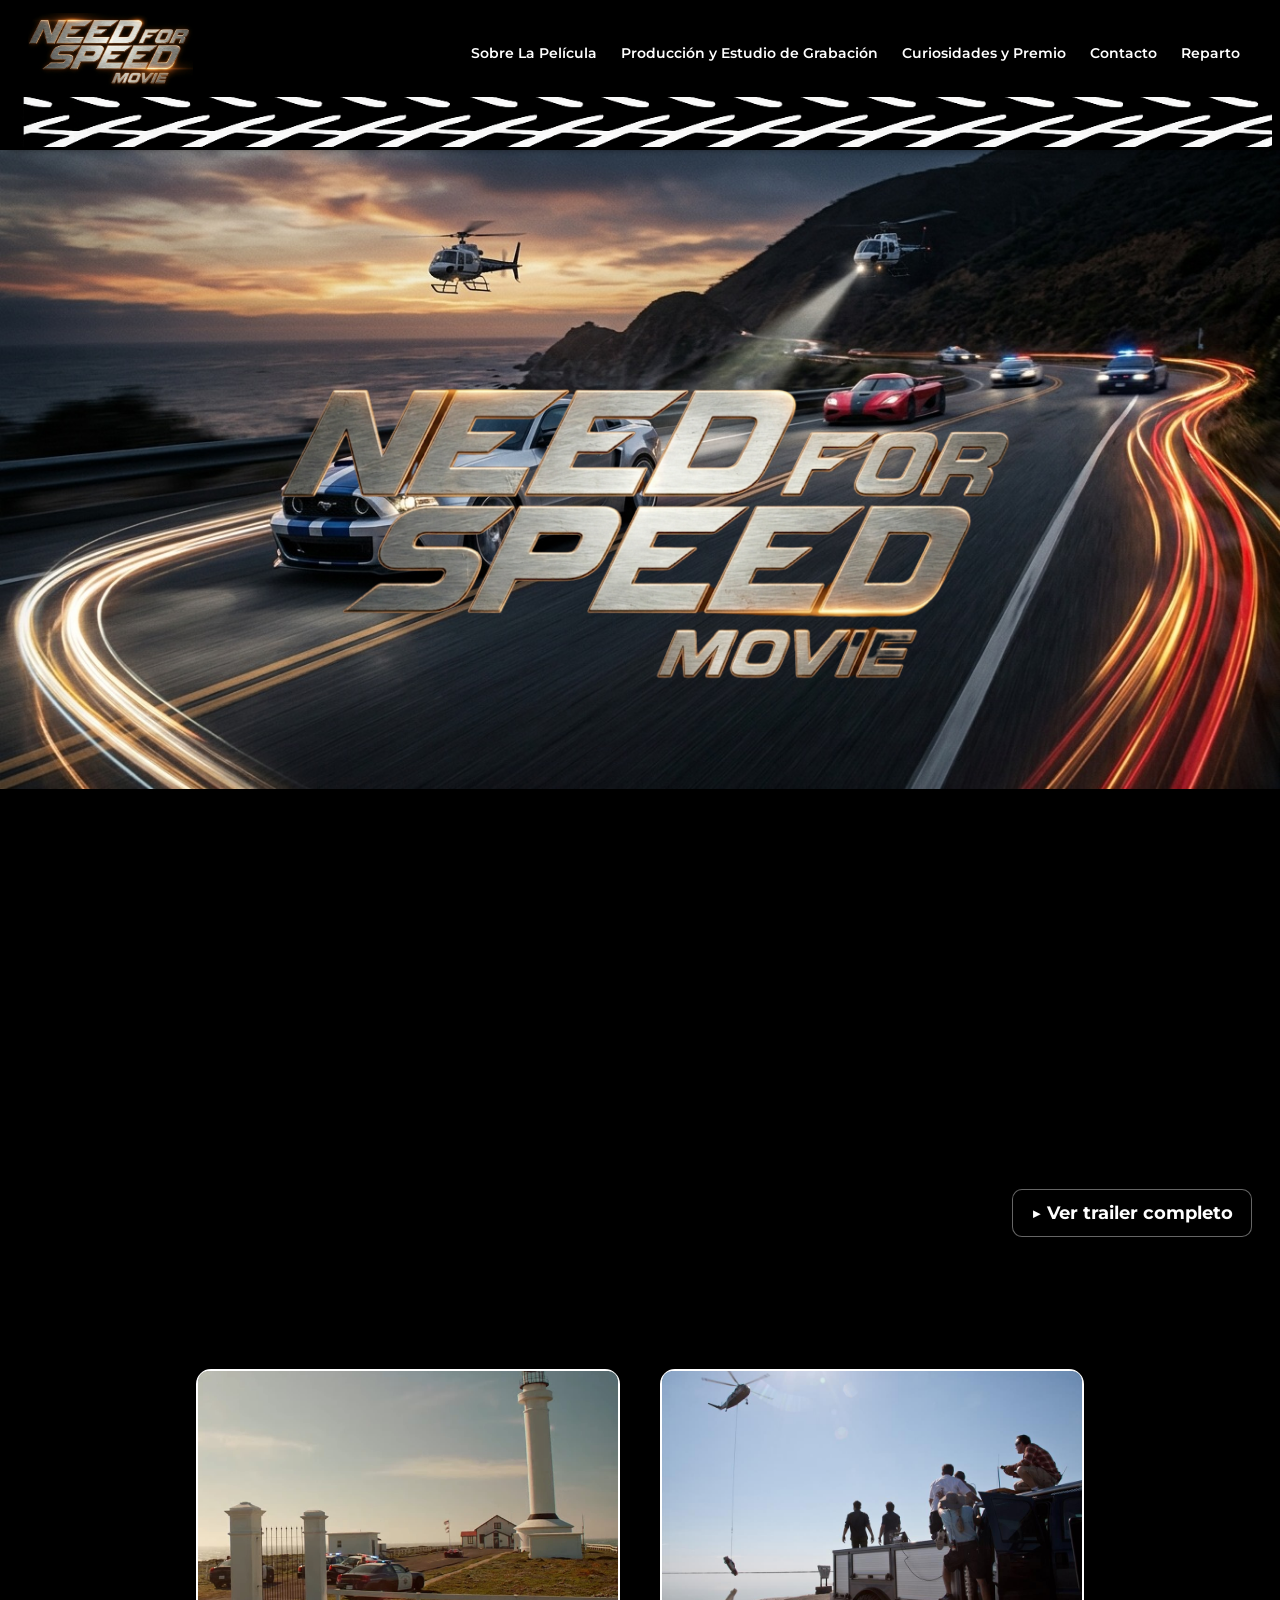
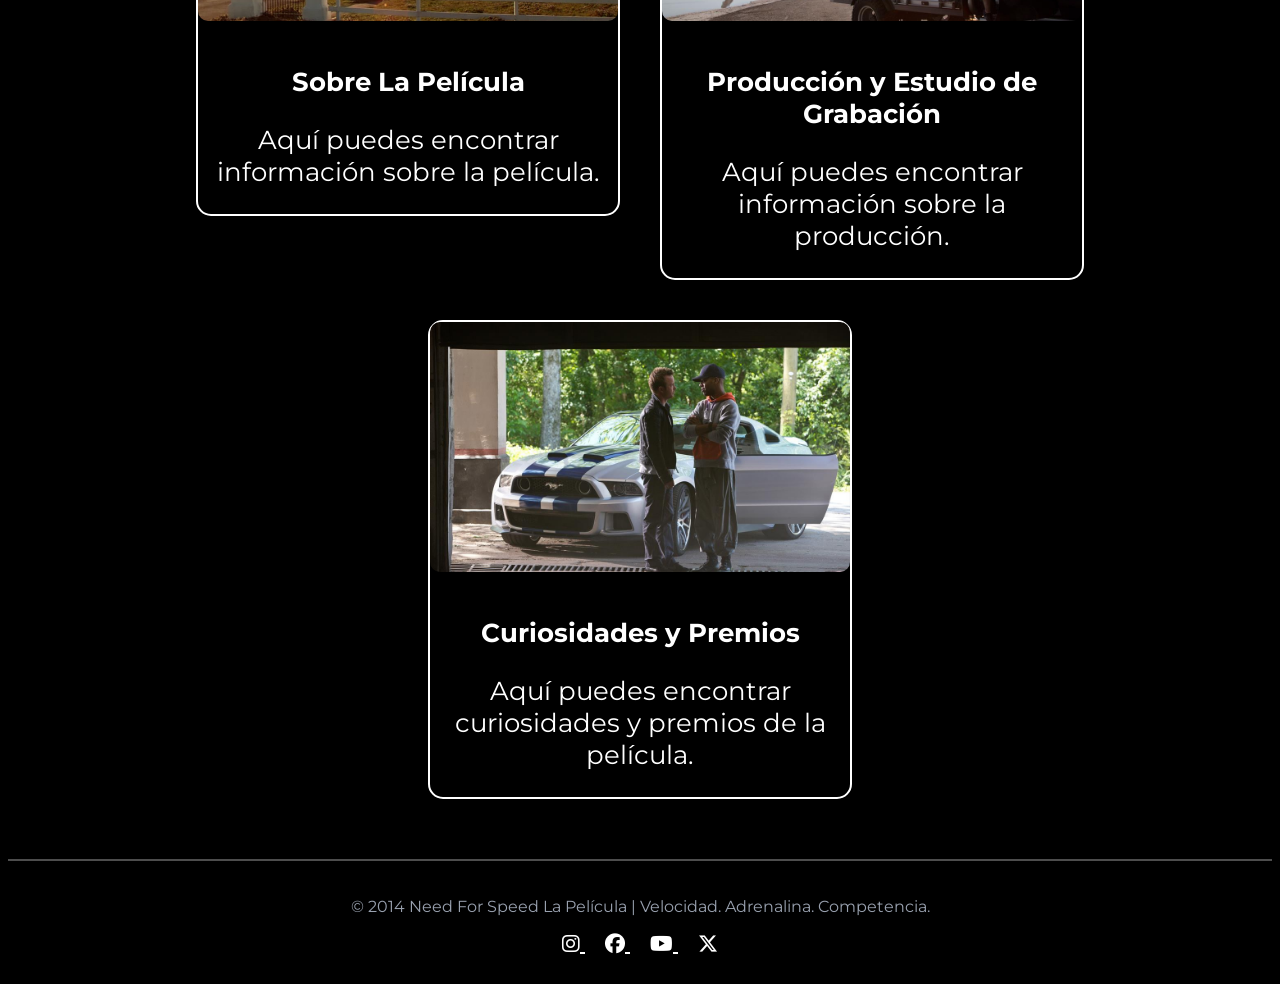
==== commit c4eef9c1: "Ultimos Cambios" ====
--- a/index.html
+++ b/index.html
@@ -121,21 +121,25 @@
         © 2014 Need For Speed La Película | Velocidad. Adrenalina. Competencia.
     </p>
 
-    <div class="redes">
+   <div class="redes">
 
-        <a href="https://instagram.com" target="_blank">
-            <i class="fab fa-instagram"></i>
-        </a>
+    <a href="https://www.instagram.com/needforspeed/" target="_blank">
+        <i class="fab fa-instagram"></i>
+    </a>
 
-        <a href="https://facebook.com" target="_blank">
-            <i class="fab fa-facebook"></i>
-        </a>
+    <a href="https://www.facebook.com/needforspeed" target="_blank">
+        <i class="fab fa-facebook"></i>
+    </a>
 
-        <a href="https://youtube.com" target="_blank">
-            <i class="fab fa-youtube"></i>
-        </a>
+    <a href="https://www.youtube.com/@NeedforSpeed" target="_blank">
+        <i class="fab fa-youtube"></i>
+    </a>
 
-    </div>
+    <a href="https://x.com/NeedforSpeed?lang=es" target="_blank">
+        <i class="fab fa-x-twitter"></i>
+    </a>
+
+</div>
 
 </footer>
 
